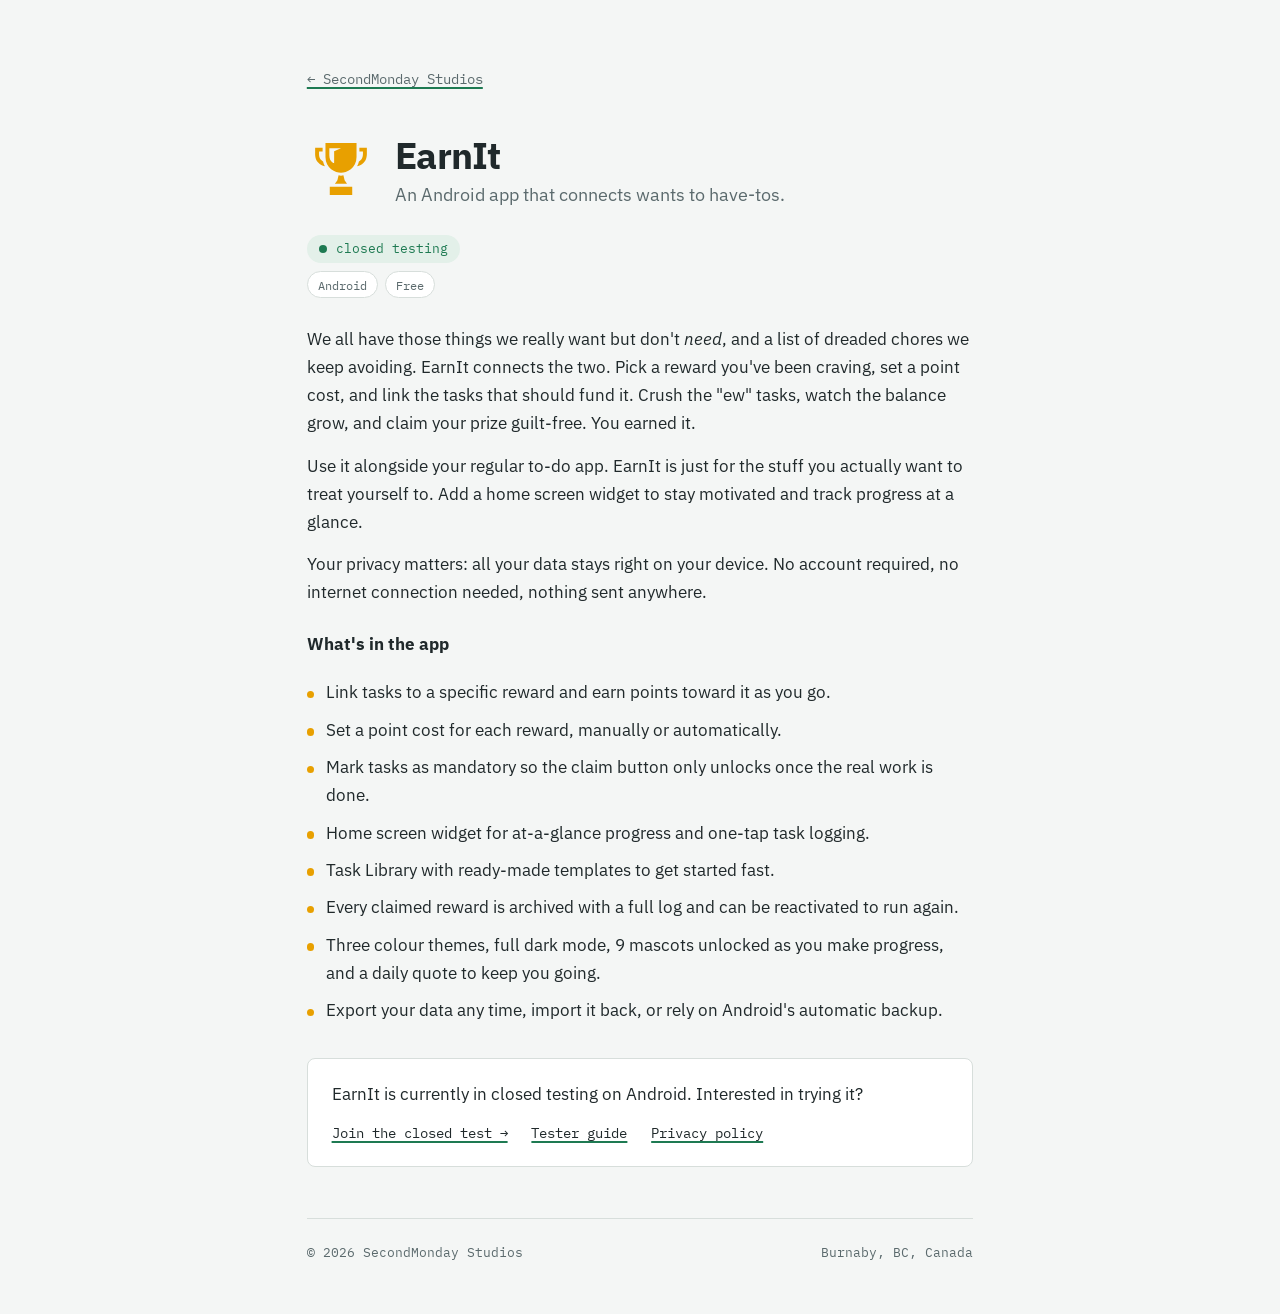
==== earnit/index.html @ 5ab093fc "feat: add EarnIt pages, update wordmark and card design" ====
<!DOCTYPE html>
<html lang="en">
<head>
<meta charset="UTF-8">
<meta name="viewport" content="width=device-width, initial-scale=1.0">
<title>EarnIt · SecondMonday Studios</title>
<meta name="description" content="EarnIt for Android: earn the things you want (but don't need) by crushing the tasks you've been putting off. Your data stays on your device.">
<link rel="preconnect" href="https://fonts.googleapis.com">
<link rel="preconnect" href="https://fonts.gstatic.com" crossorigin>
<link href="https://fonts.googleapis.com/css2?family=IBM+Plex+Mono:wght@400;500&family=IBM+Plex+Sans:wght@400;600;700&display=swap" rel="stylesheet">
<style>
  :root{
    --paper:#f4f6f5; --ink:#20292b; --ink-soft:#5b6a6d;
    --line:#d7dedb; --pass:#1e7a52; --pass-soft:#e3f0e9;
    --gold:#E8A000; --maxw:42rem;
  }
  *{box-sizing:border-box;margin:0;padding:0}
  html{font-size:17px}
  body{background:var(--paper);color:var(--ink);font-family:"IBM Plex Sans",system-ui,sans-serif;line-height:1.65;-webkit-font-smoothing:antialiased}
  main{max-width:var(--maxw);margin:0 auto;padding:4rem 1.4rem 3rem}
  a{color:inherit;text-decoration:underline;text-decoration-color:var(--pass);text-underline-offset:3px;text-decoration-thickness:1.5px}
  a:hover{color:var(--pass)}
  a:focus-visible{outline:2px solid var(--pass);outline-offset:3px;border-radius:2px}

  .crumb{font-family:"IBM Plex Mono",monospace;font-size:.8rem;color:var(--ink-soft);margin-bottom:2.6rem}

  .app-header{display:flex;align-items:flex-start;gap:1.2rem;margin-bottom:1.4rem}
  .app-header svg{width:68px;height:68px;flex-shrink:0}
  .app-header h1{font-weight:700;font-size:clamp(1.7rem,4.8vw,2.2rem);letter-spacing:-0.02em;line-height:1.1;margin-bottom:.25rem}
  .tagline{font-size:1.05rem;color:var(--ink-soft)}

  .status{
    font-family:"IBM Plex Mono",monospace;font-size:.78rem;
    display:inline-flex;align-items:center;gap:.5rem;
    background:var(--pass-soft);color:var(--pass);
    border-radius:999px;padding:.18rem .7rem;margin-bottom:.5rem;
  }
  .status::before{content:"";width:.5rem;height:.5rem;border-radius:50%;background:var(--pass)}
  .tags{display:flex;flex-wrap:wrap;gap:.4rem;margin-bottom:1.6rem}
  .tag{
    font-family:"IBM Plex Mono",monospace;font-size:.72rem;
    background:#fff;border:1px solid var(--line);border-radius:999px;
    padding:.12rem .6rem;color:var(--ink-soft);
  }

  p + p{margin-top:.85rem}
  .section-label{margin-top:1.4rem}

  .features{list-style:none;margin:1.2rem 0 0;display:flex;flex-direction:column;gap:.55rem}
  .features li{display:flex;gap:.7rem;align-items:baseline}
  .features li::before{
    content:"";display:inline-block;width:.45rem;height:.45rem;
    border-radius:50%;background:var(--gold);flex-shrink:0;
    margin-top:.48rem;
  }

  .cta-block{
    background:#fff;border:1px solid var(--line);border-radius:8px;
    padding:1.2rem 1.4rem;margin-top:2rem;
  }
  .cta-block p + p{margin-top:.5rem}
  .cta-links{display:flex;flex-wrap:wrap;gap:.5rem 1.4rem;margin-top:.8rem;font-family:"IBM Plex Mono",monospace;font-size:.85rem}

  footer{border-top:1px solid var(--line);margin-top:3rem;padding-top:1.4rem;font-family:"IBM Plex Mono",monospace;font-size:.75rem;color:var(--ink-soft);display:flex;justify-content:space-between;flex-wrap:wrap;gap:.5rem}
</style>
<link rel="icon" href="/favicon.ico" sizes="any">
<link rel="icon" href="/icons/favicon.svg" type="image/svg+xml">
<link rel="apple-touch-icon" href="/icons/apple-touch-icon.png">
<link rel="manifest" href="/icons/site.webmanifest">
<meta name="theme-color" content="#ffffff">
</head>
<body>
<main>
  <nav class="crumb"><a href="../index.html">← SecondMonday Studios</a></nav>

  <div class="app-header">
    <svg xmlns="http://www.w3.org/2000/svg" viewBox="0 0 672 672" aria-hidden="true">
      <g transform="translate(80,80)">
        <path fill="#E8A000" d="M102.49,0c0,27.414,0,104.166,0,137.062c0,112.391,99.33,156.25,153.51,156.25c54.18,0,153.51,-43.859,153.51,-156.25c0,-32.896,0,-109.648,0,-137.062H102.49zM256.289,50.551l-68.164,29.768v98.474l-0.049,19.53c-0.526,-0.112,-47.274,-10.112,-47.274,-78.391c0,-28.17,0,-69.6,0,-69.6h60.385L256.289,50.551z"/>
        <path fill="#E8A000" d="M315.473,400.717L291.681,367.482L279.791,318.506L256,322.004L232.209,318.506L220.314,367.482L205.347,388.394L196.527,400.476L196.699,400.476L196.527,400.717z"/>
        <path fill="#E8A000" d="M366.93,432.24L366.93,432L145.07,432L145.07,511.598L145.07,511.76L145.07,511.76L145.07,512L366.93,512L366.93,432.402L366.93,432.24z"/>
        <path fill="#E8A000" d="M511.638,96.668c-0.033,-1.268,-0.068,-2.336,-0.068,-3.174V45.1h-73.889v38.736h35.152v9.658c0,1.127,0.037,2.557,0.086,4.258c0.389,13.976,1.303,46.707,-21.545,70.203c-5.121,5.266,-11.221,9.787,-18.219,13.613c-3.883,17.635,-10.109,33.564,-18.104,47.814c26.561,-6.406,48.026,-17.898,64.096,-34.422C513.402,159.734,512.121,113.918,511.638,96.668z"/>
        <path fill="#E8A000" d="M60.625,167.955c-22.848,-23.496,-21.934,-56.227,-21.541,-70.203c0.047,-1.701,0.082,-3.131,0.082,-4.258v-9.658h34.842h0.07v0h0.24V45.1H0.43v48.394c0,0.838,-0.032,1.906,-0.068,3.174c-0.482,17.25,-1.76,63.066,32.494,98.293c16.068,16.524,37.531,28.014,64.092,34.422c-7.996,-14.25,-14.22,-30.182,-18.103,-47.816C71.846,177.74,65.746,173.221,60.625,167.955z"/>
      </g>
    </svg>
    <div>
      <h1>EarnIt</h1>
      <p class="tagline">An Android app that connects wants to have-tos.</p>
    </div>
  </div>

  <span class="status">closed testing</span>
  <div class="tags"><span class="tag">Android</span><span class="tag">Free</span></div>

  <p>We all have those things we really want but don't <em>need</em>, and a list of dreaded chores we keep avoiding. EarnIt connects the two. Pick a reward you've been craving, set a point cost, and link the tasks that should fund it. Crush the "ew" tasks, watch the balance grow, and claim your prize guilt-free. You earned it.</p>
  <p>Use it alongside your regular to-do app. EarnIt is just for the stuff you actually want to treat yourself to. Add a home screen widget to stay motivated and track progress at a glance.</p>
  <p>Your privacy matters: all your data stays right on your device. No account required, no internet connection needed, nothing sent anywhere.</p>

  <p class="section-label"><strong>What's in the app</strong></p>
  <ul class="features">
    <li>Link tasks to a specific reward and earn points toward it as you go.</li>
    <li>Set a point cost for each reward, manually or automatically.</li>
    <li>Mark tasks as mandatory so the claim button only unlocks once the real work is done.</li>
    <li>Home screen widget for at-a-glance progress and one-tap task logging.</li>
    <li>Task Library with ready-made templates to get started fast.</li>
    <li>Every claimed reward is archived with a full log and can be reactivated to run again.</li>
    <li>Three colour themes, full dark mode, 9 mascots unlocked as you make progress, and a daily quote to keep you going.</li>
    <li>Export your data any time, import it back, or rely on Android's automatic backup.</li>
  </ul>

  <div class="cta-block">
    <p>EarnIt is currently in closed testing on Android. Interested in trying it?</p>
    <div class="cta-links">
      <a href="mailto:hello@secondmondaystudios.com?subject=EarnIt%20closed%20test">Join the closed test →</a>
      <a href="closed-testing.html">Tester guide</a>
      <a href="../privacy/earnit.html">Privacy policy</a>
    </div>
  </div>

  <footer>
    <span>© 2026 SecondMonday Studios</span>
    <span>Burnaby, BC, Canada</span>
  </footer>
</main>
</body>
</html>
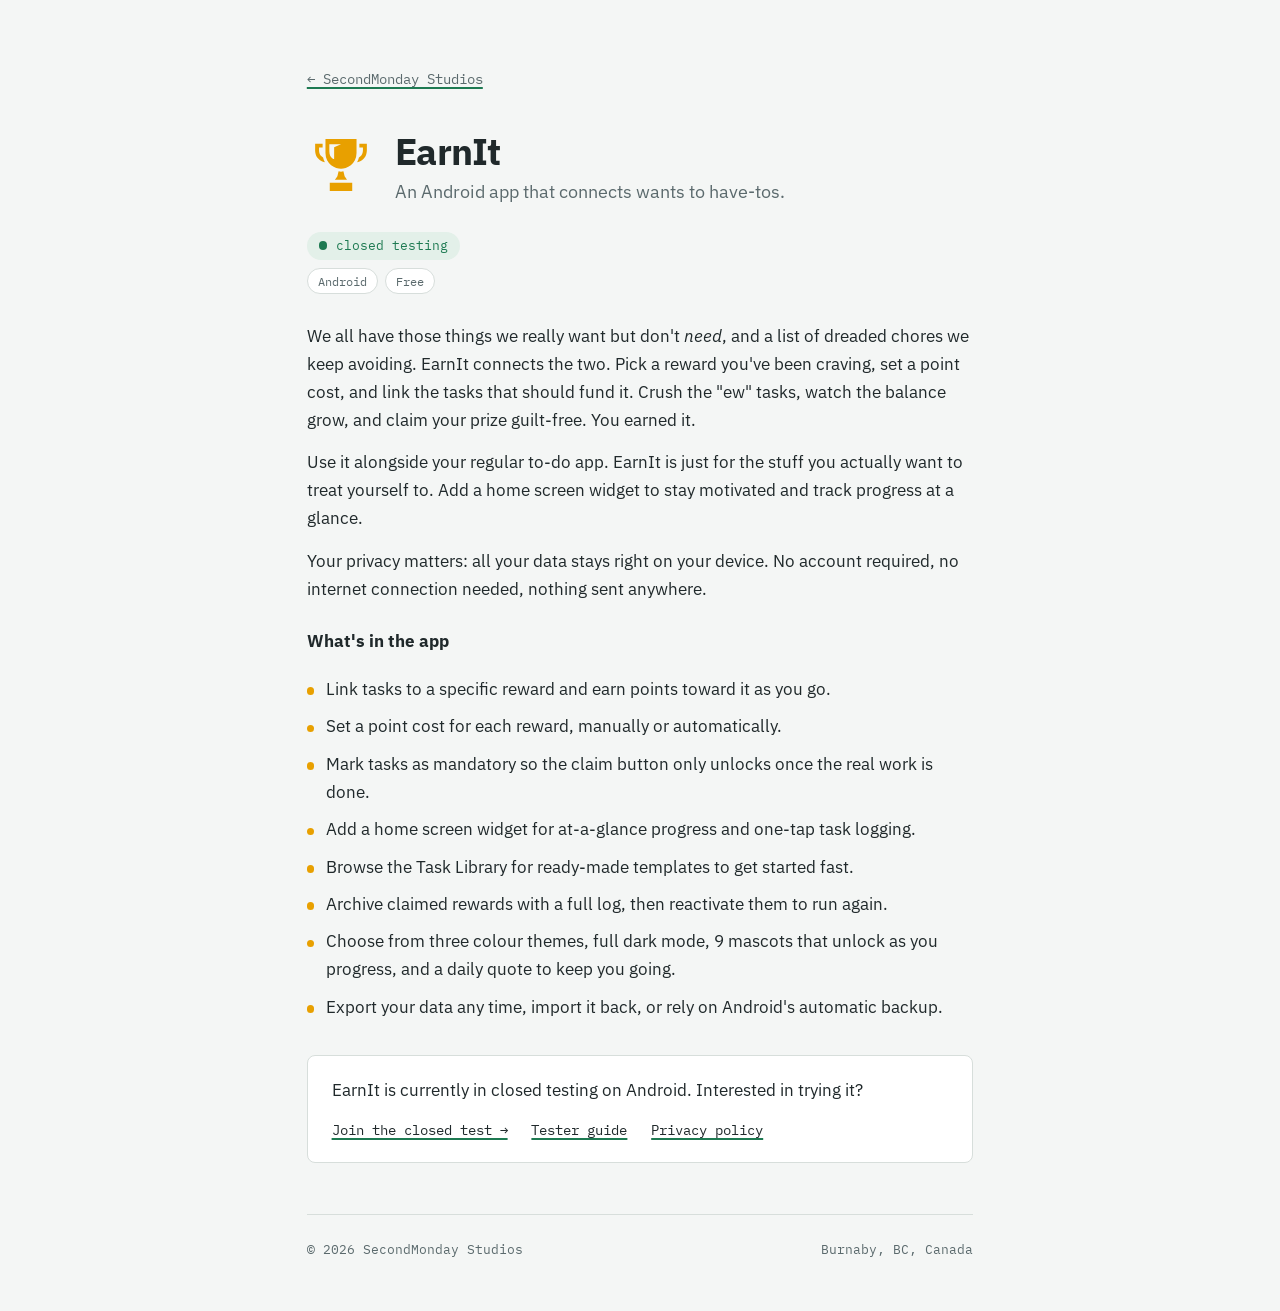
==== commit 0e31ac54: "refactor: extract shared stylesheet, deduplicate icon, fix nav and copy" ====
--- a/earnit/index.html
+++ b/earnit/index.html
@@ -8,27 +8,13 @@
 <link rel="preconnect" href="https://fonts.googleapis.com">
 <link rel="preconnect" href="https://fonts.gstatic.com" crossorigin>
 <link href="https://fonts.googleapis.com/css2?family=IBM+Plex+Mono:wght@400;500&family=IBM+Plex+Sans:wght@400;600;700&display=swap" rel="stylesheet">
+<link rel="stylesheet" href="../styles.css">
 <style>
-  :root{
-    --paper:#f4f6f5; --ink:#20292b; --ink-soft:#5b6a6d;
-    --line:#d7dedb; --pass:#1e7a52; --pass-soft:#e3f0e9;
-    --gold:#E8A000; --maxw:42rem;
-  }
-  *{box-sizing:border-box;margin:0;padding:0}
-  html{font-size:17px}
-  body{background:var(--paper);color:var(--ink);font-family:"IBM Plex Sans",system-ui,sans-serif;line-height:1.65;-webkit-font-smoothing:antialiased}
-  main{max-width:var(--maxw);margin:0 auto;padding:4rem 1.4rem 3rem}
-  a{color:inherit;text-decoration:underline;text-decoration-color:var(--pass);text-underline-offset:3px;text-decoration-thickness:1.5px}
-  a:hover{color:var(--pass)}
-  a:focus-visible{outline:2px solid var(--pass);outline-offset:3px;border-radius:2px}
-
-  .crumb{font-family:"IBM Plex Mono",monospace;font-size:.8rem;color:var(--ink-soft);margin-bottom:2.6rem}
-
+  :root{--gold:#E8A000}
   .app-header{display:flex;align-items:flex-start;gap:1.2rem;margin-bottom:1.4rem}
-  .app-header svg{width:68px;height:68px;flex-shrink:0}
+  .app-header img{width:68px;height:68px;flex-shrink:0}
   .app-header h1{font-weight:700;font-size:clamp(1.7rem,4.8vw,2.2rem);letter-spacing:-0.02em;line-height:1.1;margin-bottom:.25rem}
   .tagline{font-size:1.05rem;color:var(--ink-soft)}
-
   .status{
     font-family:"IBM Plex Mono",monospace;font-size:.78rem;
     display:inline-flex;align-items:center;gap:.5rem;
@@ -42,10 +28,7 @@
     background:#fff;border:1px solid var(--line);border-radius:999px;
     padding:.12rem .6rem;color:var(--ink-soft);
   }
-
-  p + p{margin-top:.85rem}
   .section-label{margin-top:1.4rem}
-
   .features{list-style:none;margin:1.2rem 0 0;display:flex;flex-direction:column;gap:.55rem}
   .features li{display:flex;gap:.7rem;align-items:baseline}
   .features li::before{
@@ -53,15 +36,12 @@
     border-radius:50%;background:var(--gold);flex-shrink:0;
     margin-top:.48rem;
   }
-
   .cta-block{
     background:#fff;border:1px solid var(--line);border-radius:8px;
     padding:1.2rem 1.4rem;margin-top:2rem;
   }
-  .cta-block p + p{margin-top:.5rem}
+  .cta-block p+p{margin-top:.5rem}
   .cta-links{display:flex;flex-wrap:wrap;gap:.5rem 1.4rem;margin-top:.8rem;font-family:"IBM Plex Mono",monospace;font-size:.85rem}
-
-  footer{border-top:1px solid var(--line);margin-top:3rem;padding-top:1.4rem;font-family:"IBM Plex Mono",monospace;font-size:.75rem;color:var(--ink-soft);display:flex;justify-content:space-between;flex-wrap:wrap;gap:.5rem}
 </style>
 <link rel="icon" href="/favicon.ico" sizes="any">
 <link rel="icon" href="/icons/favicon.svg" type="image/svg+xml">
@@ -74,15 +54,7 @@
   <nav class="crumb"><a href="../index.html">← SecondMonday Studios</a></nav>
 
   <div class="app-header">
-    <svg xmlns="http://www.w3.org/2000/svg" viewBox="0 0 672 672" aria-hidden="true">
-      <g transform="translate(80,80)">
-        <path fill="#E8A000" d="M102.49,0c0,27.414,0,104.166,0,137.062c0,112.391,99.33,156.25,153.51,156.25c54.18,0,153.51,-43.859,153.51,-156.25c0,-32.896,0,-109.648,0,-137.062H102.49zM256.289,50.551l-68.164,29.768v98.474l-0.049,19.53c-0.526,-0.112,-47.274,-10.112,-47.274,-78.391c0,-28.17,0,-69.6,0,-69.6h60.385L256.289,50.551z"/>
-        <path fill="#E8A000" d="M315.473,400.717L291.681,367.482L279.791,318.506L256,322.004L232.209,318.506L220.314,367.482L205.347,388.394L196.527,400.476L196.699,400.476L196.527,400.717z"/>
-        <path fill="#E8A000" d="M366.93,432.24L366.93,432L145.07,432L145.07,511.598L145.07,511.76L145.07,511.76L145.07,512L366.93,512L366.93,432.402L366.93,432.24z"/>
-        <path fill="#E8A000" d="M511.638,96.668c-0.033,-1.268,-0.068,-2.336,-0.068,-3.174V45.1h-73.889v38.736h35.152v9.658c0,1.127,0.037,2.557,0.086,4.258c0.389,13.976,1.303,46.707,-21.545,70.203c-5.121,5.266,-11.221,9.787,-18.219,13.613c-3.883,17.635,-10.109,33.564,-18.104,47.814c26.561,-6.406,48.026,-17.898,64.096,-34.422C513.402,159.734,512.121,113.918,511.638,96.668z"/>
-        <path fill="#E8A000" d="M60.625,167.955c-22.848,-23.496,-21.934,-56.227,-21.541,-70.203c0.047,-1.701,0.082,-3.131,0.082,-4.258v-9.658h34.842h0.07v0h0.24V45.1H0.43v48.394c0,0.838,-0.032,1.906,-0.068,3.174c-0.482,17.25,-1.76,63.066,32.494,98.293c16.068,16.524,37.531,28.014,64.092,34.422c-7.996,-14.25,-14.22,-30.182,-18.103,-47.816C71.846,177.74,65.746,173.221,60.625,167.955z"/>
-      </g>
-    </svg>
+    <img src="icon.svg" alt="">
     <div>
       <h1>EarnIt</h1>
       <p class="tagline">An Android app that connects wants to have-tos.</p>
@@ -101,10 +73,10 @@
     <li>Link tasks to a specific reward and earn points toward it as you go.</li>
     <li>Set a point cost for each reward, manually or automatically.</li>
     <li>Mark tasks as mandatory so the claim button only unlocks once the real work is done.</li>
-    <li>Home screen widget for at-a-glance progress and one-tap task logging.</li>
-    <li>Task Library with ready-made templates to get started fast.</li>
-    <li>Every claimed reward is archived with a full log and can be reactivated to run again.</li>
-    <li>Three colour themes, full dark mode, 9 mascots unlocked as you make progress, and a daily quote to keep you going.</li>
+    <li>Add a home screen widget for at-a-glance progress and one-tap task logging.</li>
+    <li>Browse the Task Library for ready-made templates to get started fast.</li>
+    <li>Archive claimed rewards with a full log, then reactivate them to run again.</li>
+    <li>Choose from three colour themes, full dark mode, 9 mascots that unlock as you progress, and a daily quote to keep you going.</li>
     <li>Export your data any time, import it back, or rely on Android's automatic backup.</li>
   </ul>
 
--- a/styles.css
+++ b/styles.css
@@ -0,0 +1,36 @@
+:root{
+  --paper:#f4f6f5;
+  --ink:#20292b;
+  --ink-soft:#5b6a6d;
+  --line:#d7dedb;
+  --pass:#1e7a52;
+  --pass-soft:#e3f0e9;
+  --maxw:42rem;
+}
+*{box-sizing:border-box;margin:0;padding:0}
+html{font-size:17px}
+body{
+  background:var(--paper);
+  color:var(--ink);
+  font-family:"IBM Plex Sans",system-ui,sans-serif;
+  line-height:1.65;
+  -webkit-font-smoothing:antialiased;
+}
+main{max-width:var(--maxw);margin:0 auto;padding:4rem 1.4rem 3rem}
+a{color:inherit;text-decoration:underline;text-decoration-color:var(--pass);text-underline-offset:3px;text-decoration-thickness:1.5px}
+a:hover{color:var(--pass)}
+a:focus-visible{outline:2px solid var(--pass);outline-offset:3px;border-radius:2px}
+p+p{margin-top:.85rem}
+.crumb{font-family:"IBM Plex Mono",monospace;font-size:.8rem;color:var(--ink-soft);margin-bottom:2.4rem}
+footer{
+  border-top:1px solid var(--line);
+  margin-top:3rem;
+  padding-top:1.4rem;
+  font-family:"IBM Plex Mono",monospace;
+  font-size:.75rem;
+  color:var(--ink-soft);
+  display:flex;
+  justify-content:space-between;
+  flex-wrap:wrap;
+  gap:.5rem;
+}
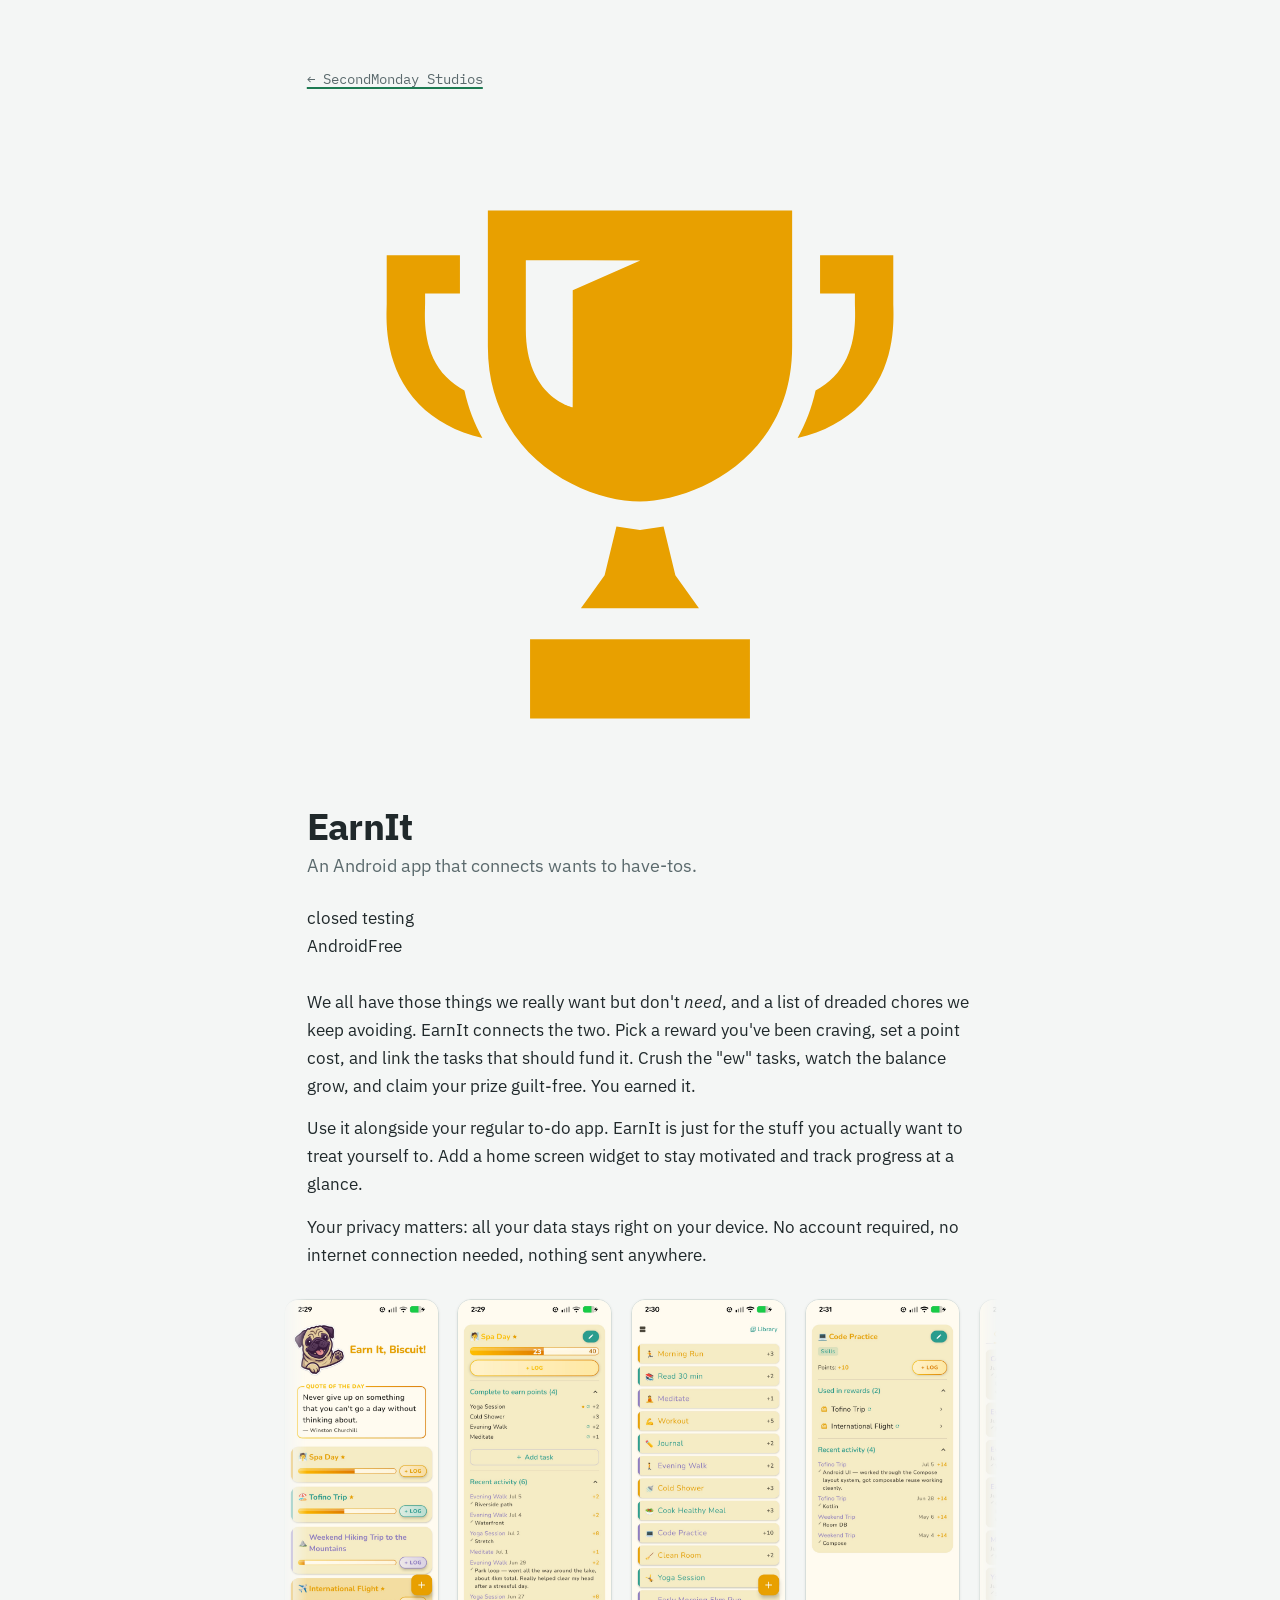
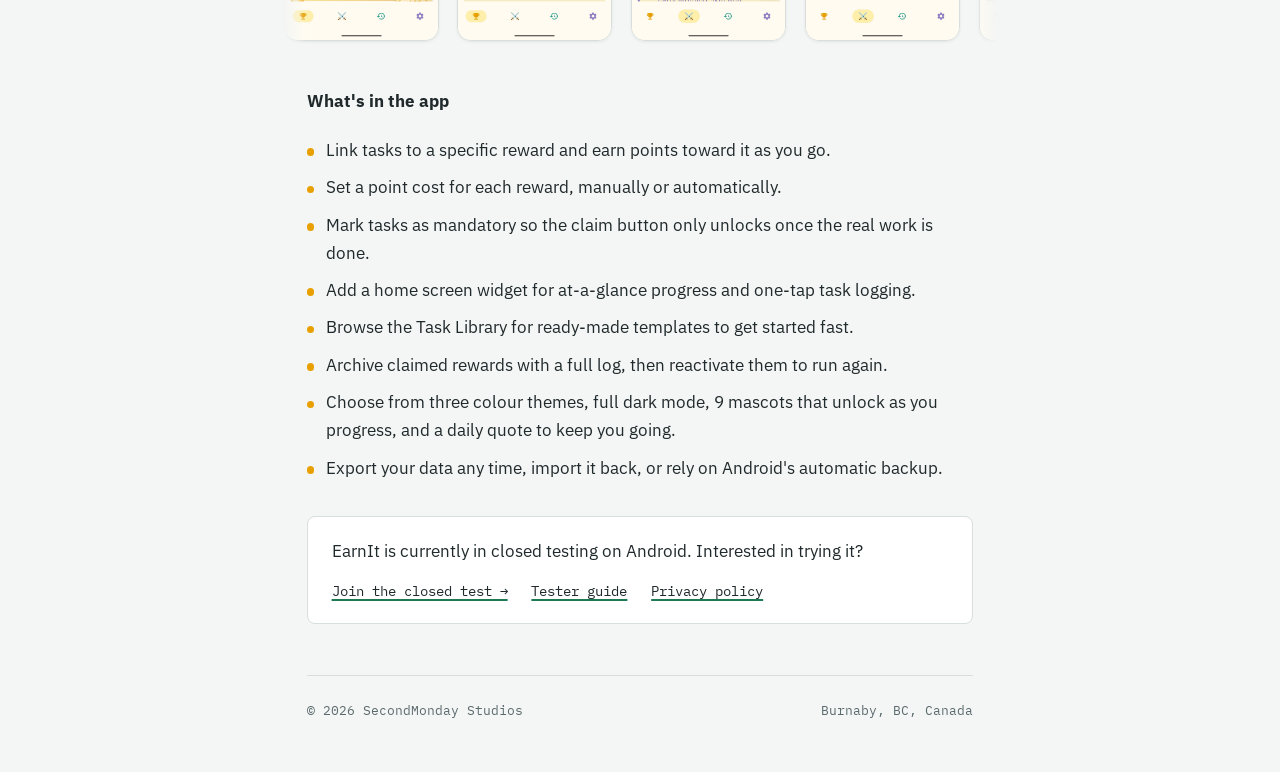
==== commit 5aace25d: "feat: add EarnIt screenshots and clickable homepage card" ====
--- a/earnit/index.html
+++ b/earnit/index.html
@@ -11,23 +11,10 @@
 <link rel="stylesheet" href="../styles.css">
 <style>
   :root{--gold:#E8A000}
-  .app-header{display:flex;align-items:flex-start;gap:1.2rem;margin-bottom:1.4rem}
-  .app-header img{width:68px;height:68px;flex-shrink:0}
+  .app-header{margin-bottom:1.4rem}
   .app-header h1{font-weight:700;font-size:clamp(1.7rem,4.8vw,2.2rem);letter-spacing:-0.02em;line-height:1.1;margin-bottom:.25rem}
   .tagline{font-size:1.05rem;color:var(--ink-soft)}
-  .status{
-    font-family:"IBM Plex Mono",monospace;font-size:.78rem;
-    display:inline-flex;align-items:center;gap:.5rem;
-    background:var(--pass-soft);color:var(--pass);
-    border-radius:999px;padding:.18rem .7rem;margin-bottom:.5rem;
-  }
-  .status::before{content:"";width:.5rem;height:.5rem;border-radius:50%;background:var(--pass)}
-  .tags{display:flex;flex-wrap:wrap;gap:.4rem;margin-bottom:1.6rem}
-  .tag{
-    font-family:"IBM Plex Mono",monospace;font-size:.72rem;
-    background:#fff;border:1px solid var(--line);border-radius:999px;
-    padding:.12rem .6rem;color:var(--ink-soft);
-  }
+  .meta-row{margin-bottom:1.6rem}
   .section-label{margin-top:1.4rem}
   .features{list-style:none;margin:1.2rem 0 0;display:flex;flex-direction:column;gap:.55rem}
   .features li{display:flex;gap:.7rem;align-items:baseline}
@@ -42,6 +29,28 @@
   }
   .cta-block p+p{margin-top:.5rem}
   .cta-links{display:flex;flex-wrap:wrap;gap:.5rem 1.4rem;margin-top:.8rem;font-family:"IBM Plex Mono",monospace;font-size:.85rem}
+  .screenshots{
+    display:flex;gap:1.1rem;overflow-x:auto;margin:1.2rem -1.4rem 0;
+    padding:.6rem 1.4rem 1.3rem;scroll-snap-type:x proximity;
+    -webkit-overflow-scrolling:touch;
+    -webkit-mask-image:linear-gradient(to right,transparent,#000 1.4rem,#000 calc(100% - 1.4rem),transparent);
+    mask-image:linear-gradient(to right,transparent,#000 1.4rem,#000 calc(100% - 1.4rem),transparent);
+    scrollbar-width:thin;scrollbar-color:var(--gold) transparent;
+  }
+  .screenshots::-webkit-scrollbar{height:6px}
+  .screenshots::-webkit-scrollbar-track{background:transparent}
+  .screenshots::-webkit-scrollbar-thumb{background:var(--gold);border-radius:999px}
+  .screenshots a{
+    flex:0 0 auto;scroll-snap-align:start;display:block;position:relative;
+    border-radius:14px;overflow:hidden;border:1px solid var(--line);
+    line-height:0;text-decoration:none;box-shadow:0 1px 3px rgba(0,0,0,.07);
+    transition:transform .22s ease,box-shadow .22s ease;
+  }
+  .screenshots a:hover,.screenshots a:focus-visible{
+    transform:scale(1.18);z-index:2;
+    box-shadow:0 16px 32px rgba(0,0,0,.2);
+  }
+  .screenshots img{height:340px;width:auto;display:block}
 </style>
 <link rel="icon" href="/favicon.ico" sizes="any">
 <link rel="icon" href="/icons/favicon.svg" type="image/svg+xml">
@@ -61,12 +70,24 @@
     </div>
   </div>
 
-  <span class="status">closed testing</span>
-  <div class="tags"><span class="tag">Android</span><span class="tag">Free</span></div>
+  <div class="meta-row">
+    <span class="status">closed testing</span>
+    <div class="tags"><span class="tag">Android</span><span class="tag">Free</span></div>
+  </div>
 
   <p>We all have those things we really want but don't <em>need</em>, and a list of dreaded chores we keep avoiding. EarnIt connects the two. Pick a reward you've been craving, set a point cost, and link the tasks that should fund it. Crush the "ew" tasks, watch the balance grow, and claim your prize guilt-free. You earned it.</p>
   <p>Use it alongside your regular to-do app. EarnIt is just for the stuff you actually want to treat yourself to. Add a home screen widget to stay motivated and track progress at a glance.</p>
   <p>Your privacy matters: all your data stays right on your device. No account required, no internet connection needed, nothing sent anywhere.</p>
+
+  <div class="screenshots">
+    <a href="screenshots/01-home.jpg" target="_blank" rel="noopener"><img src="screenshots/01-home.jpg" alt="Dashboard listing rewards like Spa Day and Tofino Trip, each with a progress bar and Log button"></a>
+    <a href="screenshots/02-reward-detail.jpg" target="_blank" rel="noopener"><img src="screenshots/02-reward-detail.jpg" alt="Spa Day reward detail showing point progress, linked tasks, and recent activity"></a>
+    <a href="screenshots/03-tasks.jpg" target="_blank" rel="noopener"><img src="screenshots/03-tasks.jpg" alt="Task library with entries like Morning Run, Workout, and Code Practice, each worth points"></a>
+    <a href="screenshots/04-task-detail.jpg" target="_blank" rel="noopener"><img src="screenshots/04-task-detail.jpg" alt="Code Practice task detail showing which rewards it funds and its activity history"></a>
+    <a href="screenshots/05-history.jpg" target="_blank" rel="noopener"><img src="screenshots/05-history.jpg" alt="History view of completed tasks with notes and points earned"></a>
+    <a href="screenshots/06-settings.jpg" target="_blank" rel="noopener"><img src="screenshots/06-settings.jpg" alt="Settings screen with mascot name, colour theme, and reward limits"></a>
+    <a href="screenshots/07-widget.jpg" target="_blank" rel="noopener"><img src="screenshots/07-widget.jpg" alt="Home screen widget showing reward progress at a glance"></a>
+  </div>
 
   <p class="section-label"><strong>What's in the app</strong></p>
   <ul class="features">
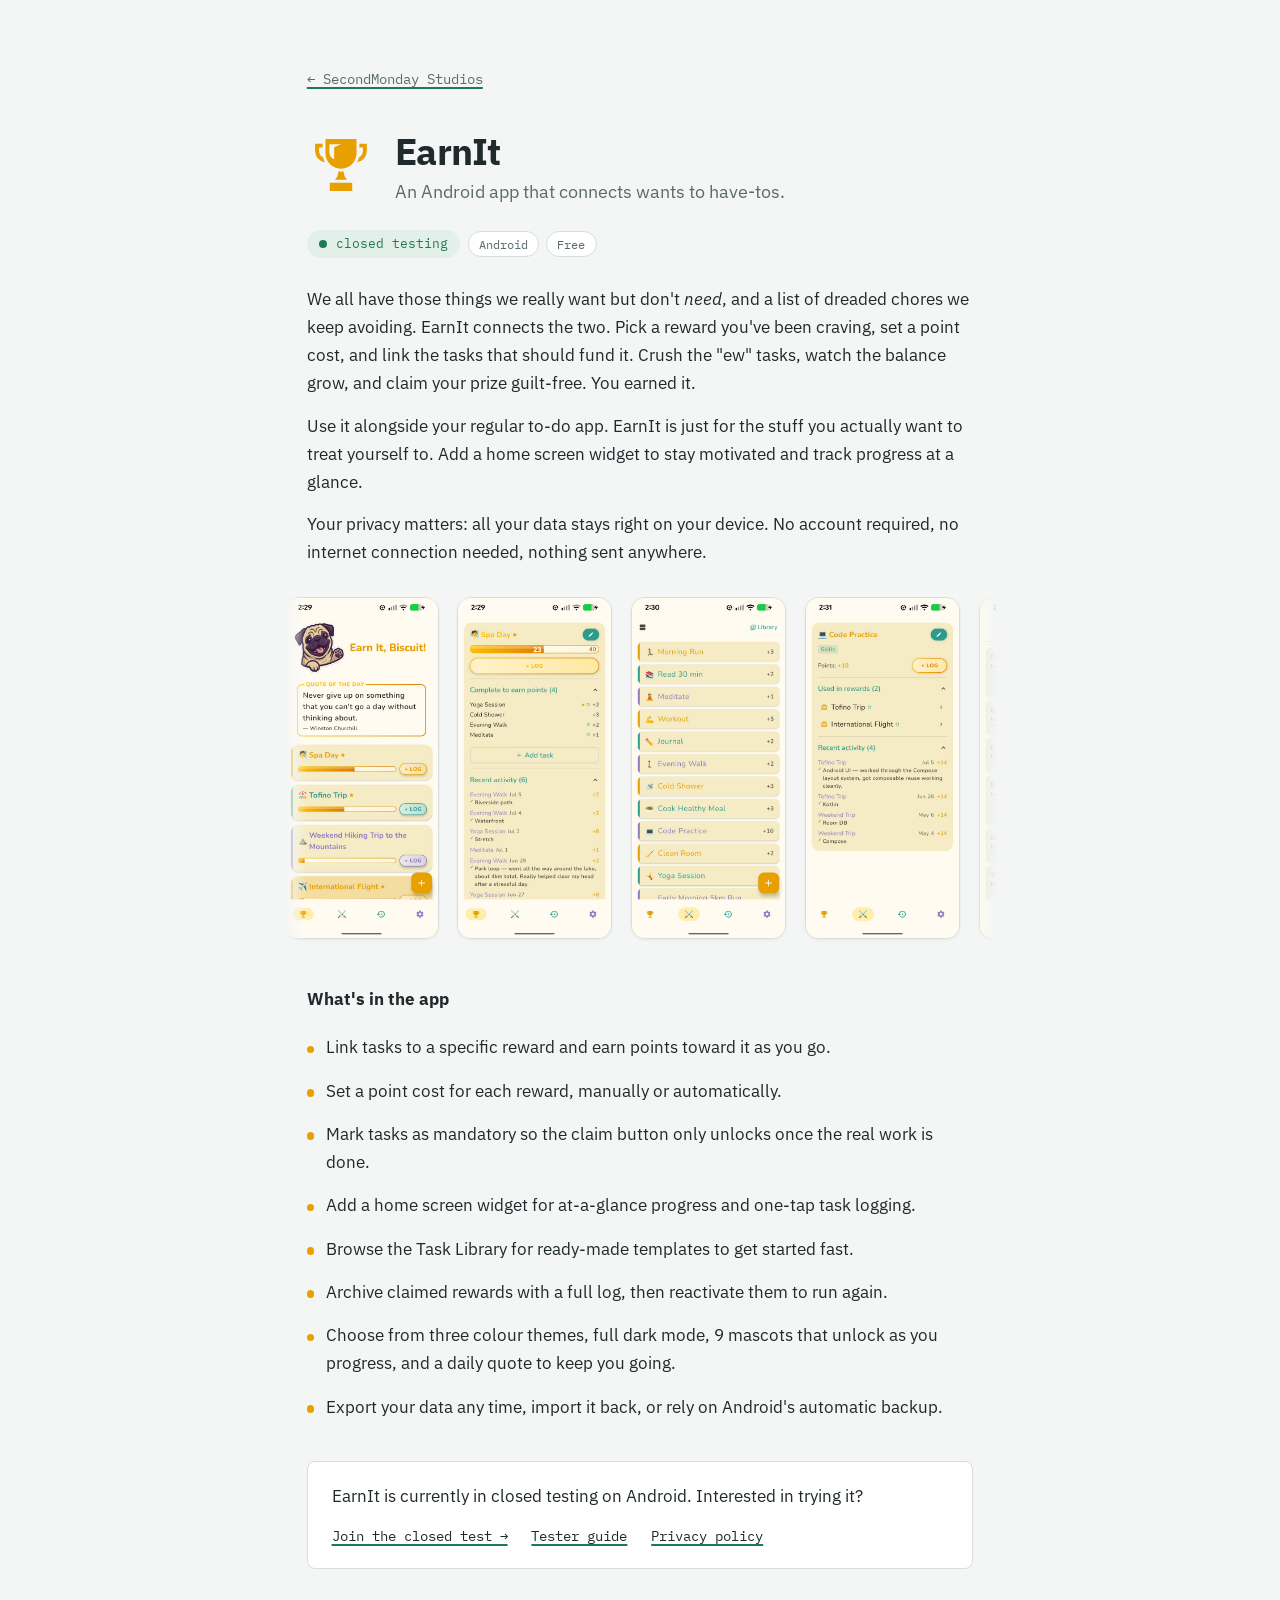
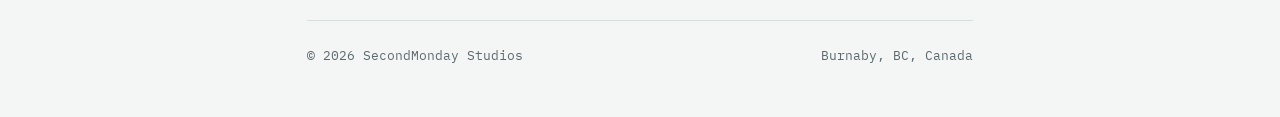
==== commit 5d43618f: "refactor: extract shared app-page and tester-guide styles into styles.css" ====
--- a/earnit/index.html
+++ b/earnit/index.html
@@ -10,47 +10,12 @@
 <link href="https://fonts.googleapis.com/css2?family=IBM+Plex+Mono:wght@400;500&family=IBM+Plex+Sans:wght@400;600;700&display=swap" rel="stylesheet">
 <link rel="stylesheet" href="../styles.css">
 <style>
-  :root{--gold:#E8A000}
+  :root{--accent:#E8A000}
   .app-header{margin-bottom:1.4rem}
   .app-header h1{font-weight:700;font-size:clamp(1.7rem,4.8vw,2.2rem);letter-spacing:-0.02em;line-height:1.1;margin-bottom:.25rem}
   .tagline{font-size:1.05rem;color:var(--ink-soft)}
   .meta-row{margin-bottom:1.6rem}
   .section-label{margin-top:1.4rem}
-  .features{list-style:none;margin:1.2rem 0 0;display:flex;flex-direction:column;gap:.55rem}
-  .features li{display:flex;gap:.7rem;align-items:baseline}
-  .features li::before{
-    content:"";display:inline-block;width:.45rem;height:.45rem;
-    border-radius:50%;background:var(--gold);flex-shrink:0;
-    margin-top:.48rem;
-  }
-  .cta-block{
-    background:#fff;border:1px solid var(--line);border-radius:8px;
-    padding:1.2rem 1.4rem;margin-top:2rem;
-  }
-  .cta-block p+p{margin-top:.5rem}
-  .cta-links{display:flex;flex-wrap:wrap;gap:.5rem 1.4rem;margin-top:.8rem;font-family:"IBM Plex Mono",monospace;font-size:.85rem}
-  .screenshots{
-    display:flex;gap:1.1rem;overflow-x:auto;margin:1.2rem -1.4rem 0;
-    padding:.6rem 1.4rem 1.3rem;scroll-snap-type:x proximity;
-    -webkit-overflow-scrolling:touch;
-    -webkit-mask-image:linear-gradient(to right,transparent,#000 1.4rem,#000 calc(100% - 1.4rem),transparent);
-    mask-image:linear-gradient(to right,transparent,#000 1.4rem,#000 calc(100% - 1.4rem),transparent);
-    scrollbar-width:thin;scrollbar-color:var(--gold) transparent;
-  }
-  .screenshots::-webkit-scrollbar{height:6px}
-  .screenshots::-webkit-scrollbar-track{background:transparent}
-  .screenshots::-webkit-scrollbar-thumb{background:var(--gold);border-radius:999px}
-  .screenshots a{
-    flex:0 0 auto;scroll-snap-align:start;display:block;position:relative;
-    border-radius:14px;overflow:hidden;border:1px solid var(--line);
-    line-height:0;text-decoration:none;box-shadow:0 1px 3px rgba(0,0,0,.07);
-    transition:transform .22s ease,box-shadow .22s ease;
-  }
-  .screenshots a:hover,.screenshots a:focus-visible{
-    transform:scale(1.18);z-index:2;
-    box-shadow:0 16px 32px rgba(0,0,0,.2);
-  }
-  .screenshots img{height:340px;width:auto;display:block}
 </style>
 <link rel="icon" href="/favicon.ico" sizes="any">
 <link rel="icon" href="/icons/favicon.svg" type="image/svg+xml">
--- a/styles.css
+++ b/styles.css
@@ -34,3 +34,95 @@
   flex-wrap:wrap;
   gap:.5rem;
 }
+
+/* ---------- status pill + tag chips ---------- */
+.meta-row{display:flex;flex-wrap:wrap;align-items:center;gap:.5rem}
+.status{
+  font-family:"IBM Plex Mono",monospace;font-size:.78rem;
+  display:inline-flex;align-items:center;gap:.5rem;flex-shrink:0;
+  background:var(--pass-soft);color:var(--pass);
+  border-radius:999px;padding:.18rem .7rem;
+}
+.status::before{content:"";width:.5rem;height:.5rem;border-radius:50%;background:var(--pass)}
+.status.status-soon{background:var(--paper);color:var(--ink-soft)}
+.status.status-soon::before{background:var(--ink-soft)}
+.tags{display:flex;flex-wrap:wrap;gap:.4rem}
+.tag{
+  font-family:"IBM Plex Mono",monospace;font-size:.72rem;
+  background:#fff;border:1px solid var(--line);border-radius:999px;
+  padding:.12rem .6rem;color:var(--ink-soft);
+}
+
+/* ---------- app icon + title header (sub-pages) ---------- */
+.app-header{display:flex;align-items:flex-start;gap:1.2rem}
+.app-header img{width:68px;height:68px;flex-shrink:0}
+
+/* ---------- sub-page title + mono meta line ---------- */
+.page-title{font-weight:700;font-size:clamp(1.6rem,4.5vw,2.1rem);letter-spacing:-0.02em;margin-bottom:.3rem}
+.meta{font-family:"IBM Plex Mono",monospace;font-size:.78rem;color:var(--ink-soft);margin-bottom:2.4rem}
+
+/* ---------- content page rhythm (privacy, guides) ---------- */
+h2{font-size:1.05rem;font-weight:700;margin:2.2rem 0 .6rem}
+ul,ol{margin:.6rem 0 .6rem 1.2rem}
+li{margin-bottom:.35rem}
+
+/* ---------- callout box ---------- */
+.tldr{
+  background:#fff;border:1px solid var(--line);border-left:3px solid var(--pass);
+  border-radius:6px;padding:1rem 1.2rem;margin-bottom:1rem;
+}
+
+/* ---------- app sub-page: features list, CTA block, screenshot strip ---------- */
+/* Pages set --accent in their own <style> (e.g. --accent:#E8A000) to tint these. */
+.features{list-style:none;margin:1.2rem 0 0;display:flex;flex-direction:column;gap:.55rem}
+.features li{display:flex;gap:.7rem;align-items:baseline}
+.features li::before{
+  content:"";display:inline-block;width:.45rem;height:.45rem;
+  border-radius:50%;background:var(--accent,var(--pass));flex-shrink:0;
+  margin-top:.48rem;
+}
+.cta-block{
+  background:#fff;border:1px solid var(--line);border-radius:8px;
+  padding:1.2rem 1.4rem;margin-top:2rem;
+}
+.cta-block p+p{margin-top:.5rem}
+.cta-links{display:flex;flex-wrap:wrap;gap:.5rem 1.4rem;margin-top:.8rem;font-family:"IBM Plex Mono",monospace;font-size:.85rem}
+.screenshots{
+  display:flex;gap:1.1rem;overflow-x:auto;margin:1.2rem -1.4rem 0;
+  padding:.6rem 1.4rem 1.3rem;scroll-snap-type:x proximity;
+  -webkit-overflow-scrolling:touch;
+  -webkit-mask-image:linear-gradient(to right,transparent,#000 1.4rem,#000 calc(100% - 1.4rem),transparent);
+  mask-image:linear-gradient(to right,transparent,#000 1.4rem,#000 calc(100% - 1.4rem),transparent);
+  scrollbar-width:thin;scrollbar-color:var(--accent,var(--pass)) transparent;
+}
+.screenshots::-webkit-scrollbar{height:6px}
+.screenshots::-webkit-scrollbar-track{background:transparent}
+.screenshots::-webkit-scrollbar-thumb{background:var(--accent,var(--pass));border-radius:999px}
+.screenshots a{
+  flex:0 0 auto;scroll-snap-align:start;display:block;position:relative;
+  border-radius:14px;overflow:hidden;border:1px solid var(--line);
+  line-height:0;text-decoration:none;box-shadow:0 1px 3px rgba(0,0,0,.07);
+  transition:transform .22s ease,box-shadow .22s ease;
+}
+.screenshots a:hover,.screenshots a:focus-visible{
+  transform:scale(1.18);z-index:2;
+  box-shadow:0 16px 32px rgba(0,0,0,.2);
+}
+.screenshots img{height:340px;width:auto;display:block}
+.screenshots-soon{
+  border:1px dashed var(--line);border-radius:8px;
+  padding:1.6rem 1.4rem;margin-top:1.2rem;text-align:center;
+  color:var(--ink-soft);font-family:"IBM Plex Mono",monospace;font-size:.8rem;
+}
+
+/* ---------- tester guide pages ---------- */
+h3{font-size:1rem;font-weight:700;margin:2rem 0 .5rem}
+hr{border:none;border-top:1px solid var(--line);margin:2.2rem 0}
+.step{background:#fff;border:1px solid var(--line);border-radius:8px;padding:1.2rem 1.4rem;margin-top:1rem}
+.step h3{margin-top:0}
+.check{
+  font-family:"IBM Plex Mono",monospace;font-size:.8rem;
+  background:var(--pass-soft);color:var(--pass);
+  border-radius:6px;padding:.6rem .9rem;margin-top:.9rem;
+}
+.check::before{content:"✓ Check: ";font-weight:500}
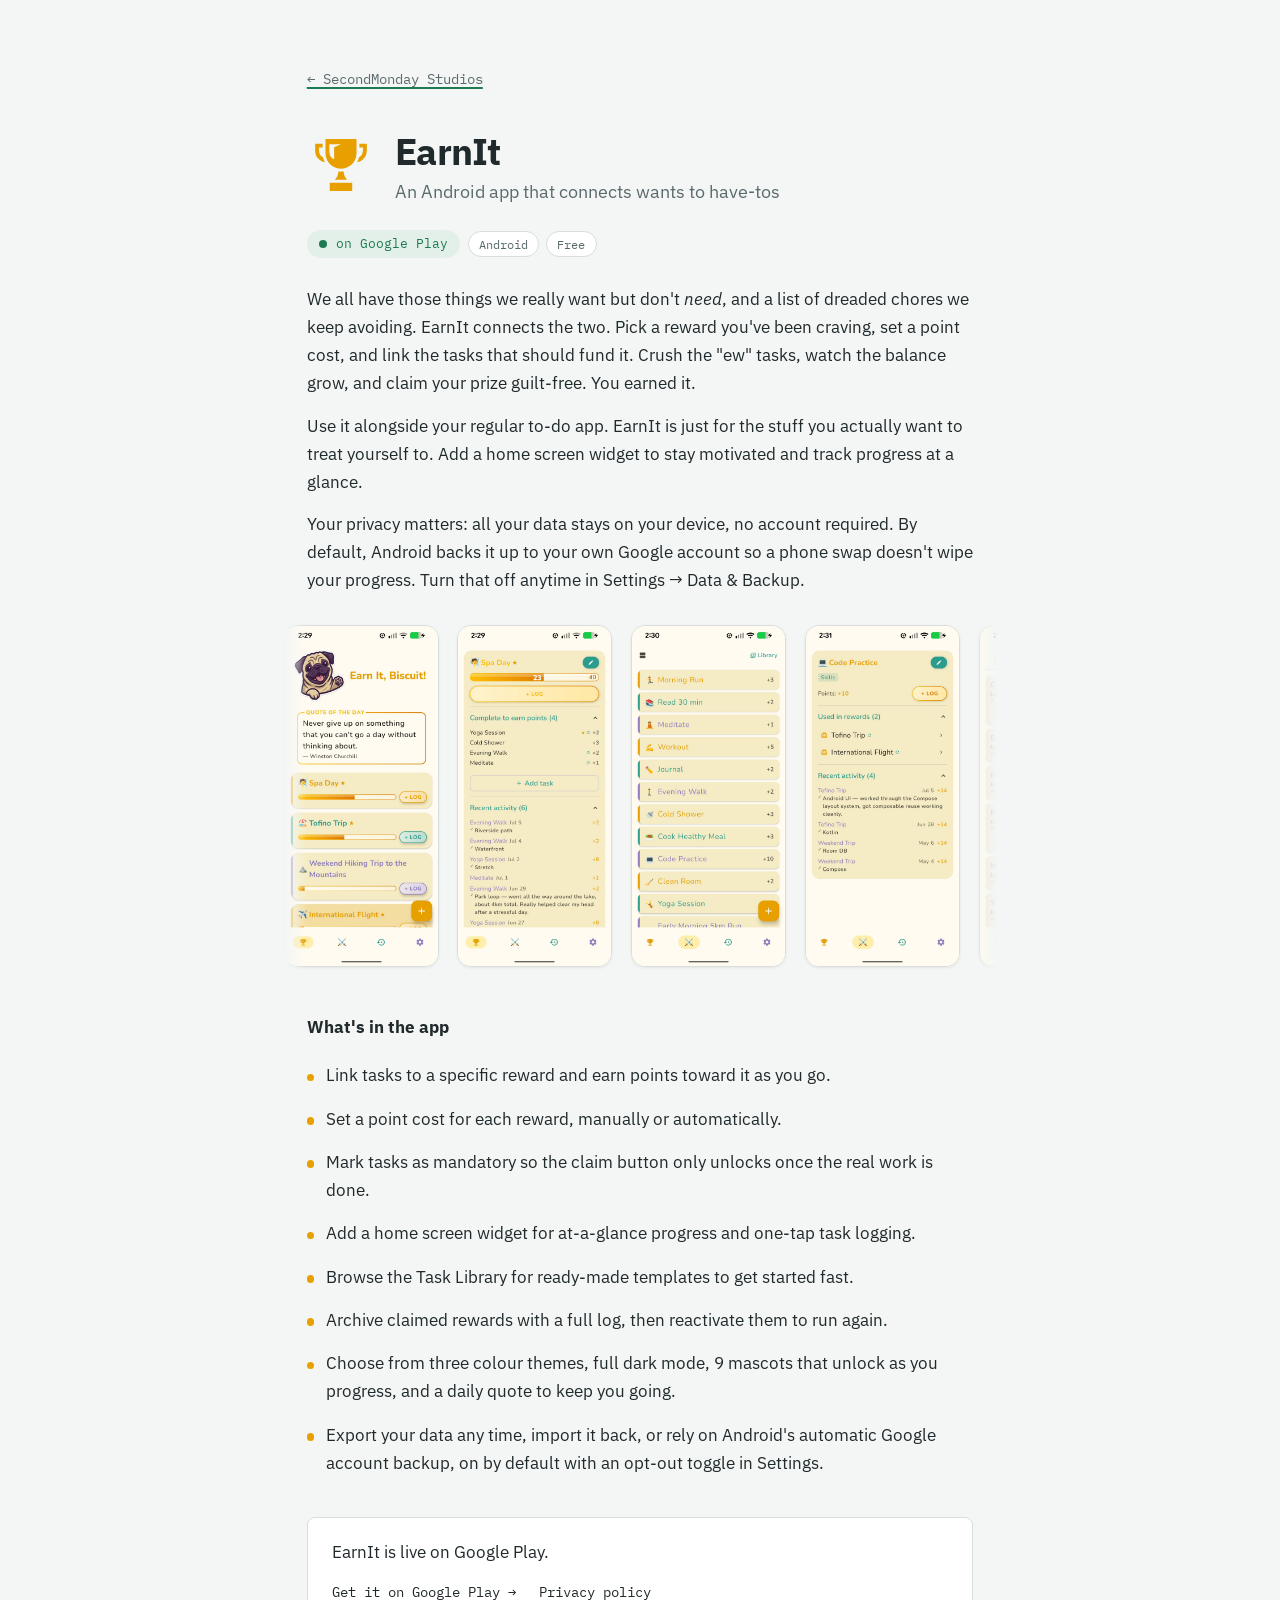
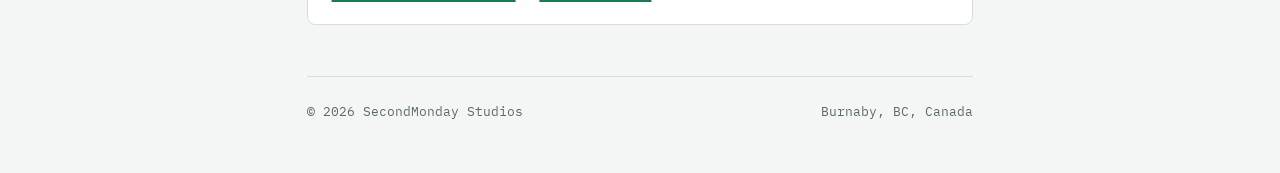
==== commit 3da00c80: "content: EarnIt Play Store launch, HODITH full name, backup copy accuracy" ====
--- a/earnit/index.html
+++ b/earnit/index.html
@@ -31,18 +31,18 @@
     <img src="icon.svg" alt="">
     <div>
       <h1>EarnIt</h1>
-      <p class="tagline">An Android app that connects wants to have-tos.</p>
+      <p class="tagline">An Android app that connects wants to have-tos</p>
     </div>
   </div>
 
   <div class="meta-row">
-    <span class="status">closed testing</span>
+    <span class="status">on Google Play</span>
     <div class="tags"><span class="tag">Android</span><span class="tag">Free</span></div>
   </div>
 
   <p>We all have those things we really want but don't <em>need</em>, and a list of dreaded chores we keep avoiding. EarnIt connects the two. Pick a reward you've been craving, set a point cost, and link the tasks that should fund it. Crush the "ew" tasks, watch the balance grow, and claim your prize guilt-free. You earned it.</p>
   <p>Use it alongside your regular to-do app. EarnIt is just for the stuff you actually want to treat yourself to. Add a home screen widget to stay motivated and track progress at a glance.</p>
-  <p>Your privacy matters: all your data stays right on your device. No account required, no internet connection needed, nothing sent anywhere.</p>
+  <p>Your privacy matters: all your data stays on your device, no account required. By default, Android backs it up to your own Google account so a phone swap doesn't wipe your progress. Turn that off anytime in Settings → Data &amp; Backup.</p>
 
   <div class="screenshots">
     <a href="screenshots/01-home.jpg" target="_blank" rel="noopener"><img src="screenshots/01-home.jpg" alt="Dashboard listing rewards like Spa Day and Tofino Trip, each with a progress bar and Log button"></a>
@@ -63,14 +63,13 @@
     <li>Browse the Task Library for ready-made templates to get started fast.</li>
     <li>Archive claimed rewards with a full log, then reactivate them to run again.</li>
     <li>Choose from three colour themes, full dark mode, 9 mascots that unlock as you progress, and a daily quote to keep you going.</li>
-    <li>Export your data any time, import it back, or rely on Android's automatic backup.</li>
+    <li>Export your data any time, import it back, or rely on Android's automatic Google account backup, on by default with an opt-out toggle in Settings.</li>
   </ul>
 
   <div class="cta-block">
-    <p>EarnIt is currently in closed testing on Android. Interested in trying it?</p>
+    <p>EarnIt is live on Google Play.</p>
     <div class="cta-links">
-      <a href="mailto:hello@secondmondaystudios.com?subject=EarnIt%20closed%20test">Join the closed test →</a>
-      <a href="closed-testing.html">Tester guide</a>
+      <a href="https://play.google.com/store/apps/details?id=com.secondmonday.earnit&hl=en">Get it on Google Play →</a>
       <a href="../privacy/earnit.html">Privacy policy</a>
     </div>
   </div>
--- a/styles.css
+++ b/styles.css
@@ -42,10 +42,12 @@
   display:inline-flex;align-items:center;gap:.5rem;flex-shrink:0;
   background:var(--pass-soft);color:var(--pass);
   border-radius:999px;padding:.18rem .7rem;
+  text-decoration:none;
 }
 .status::before{content:"";width:.5rem;height:.5rem;border-radius:50%;background:var(--pass)}
-.status.status-soon{background:var(--paper);color:var(--ink-soft)}
-.status.status-soon::before{background:var(--ink-soft)}
+a.status::before{content:none}
+.status.status-soon{background:#fff;color:var(--ink-soft);border:1px solid var(--line);padding:.12rem .6rem;font-size:.72rem}
+.status.status-soon::before{content:none}
 .tags{display:flex;flex-wrap:wrap;gap:.4rem}
 .tag{
   font-family:"IBM Plex Mono",monospace;font-size:.72rem;
